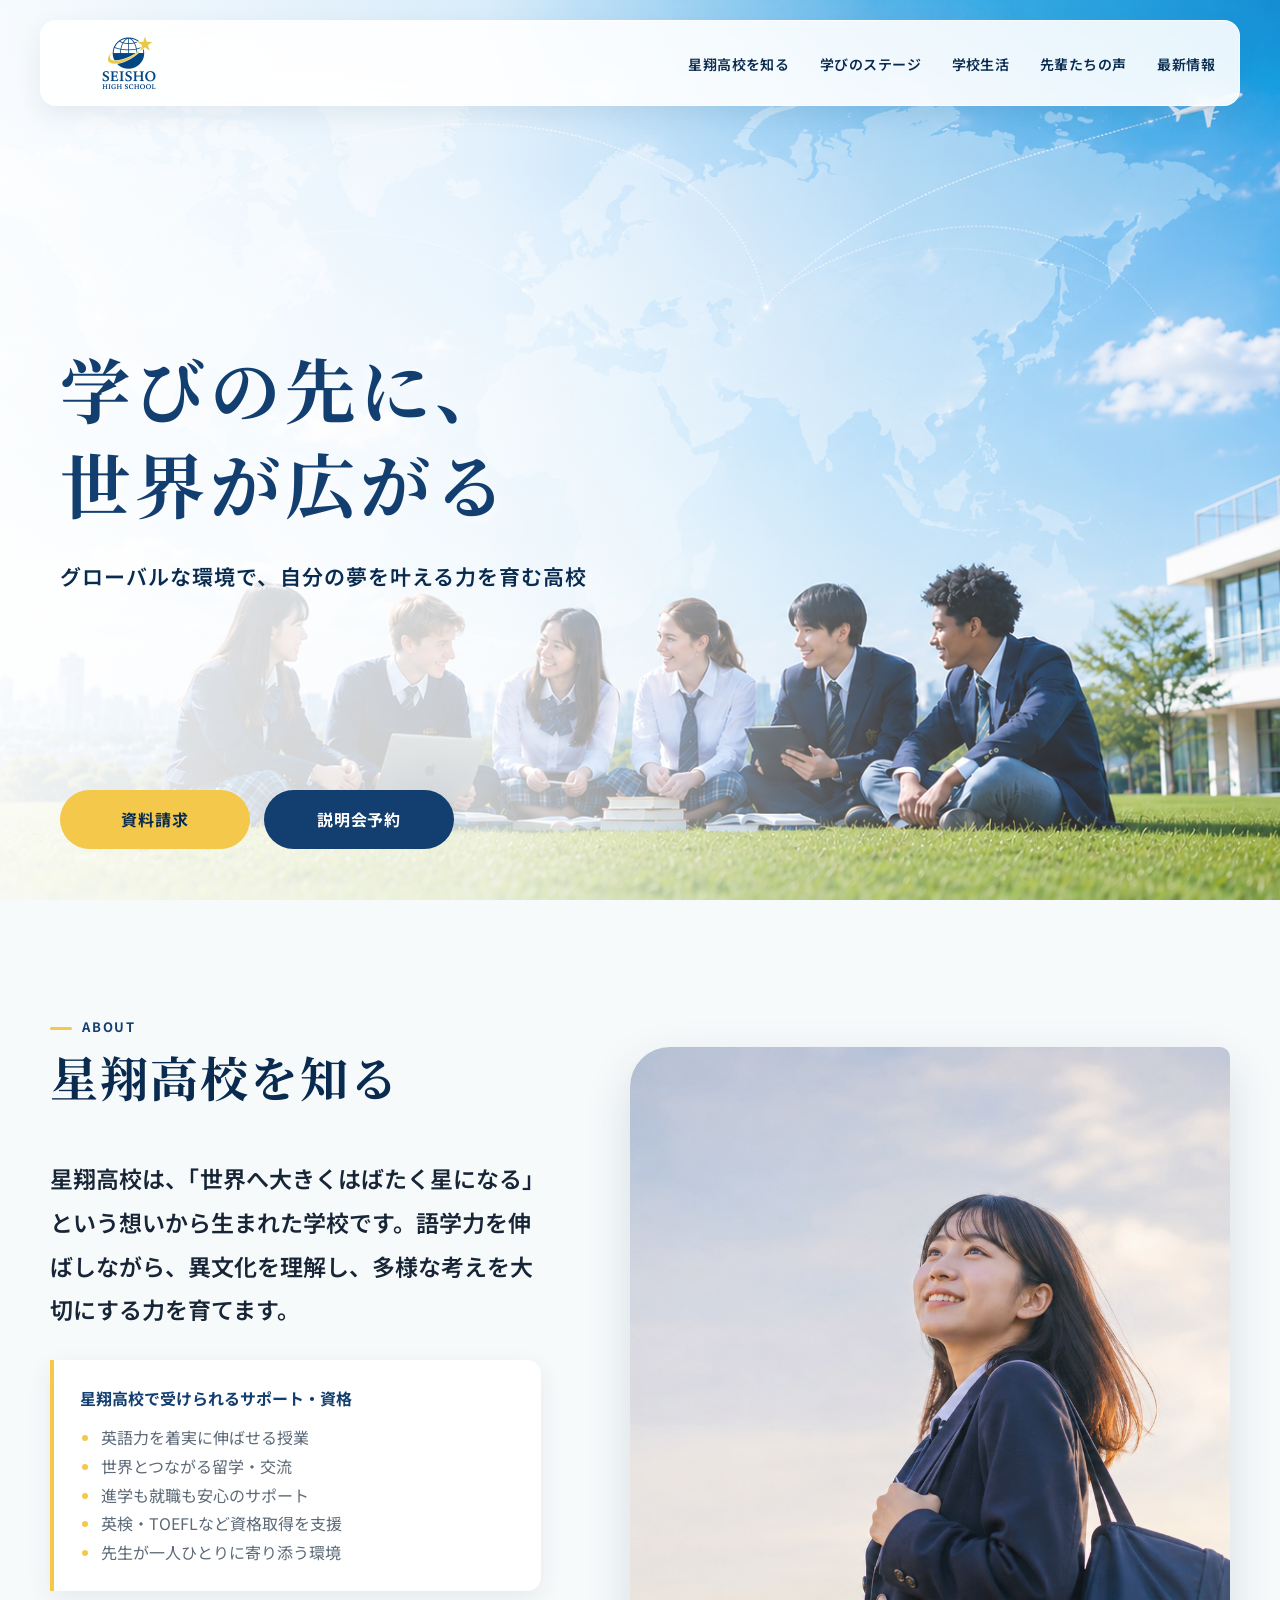
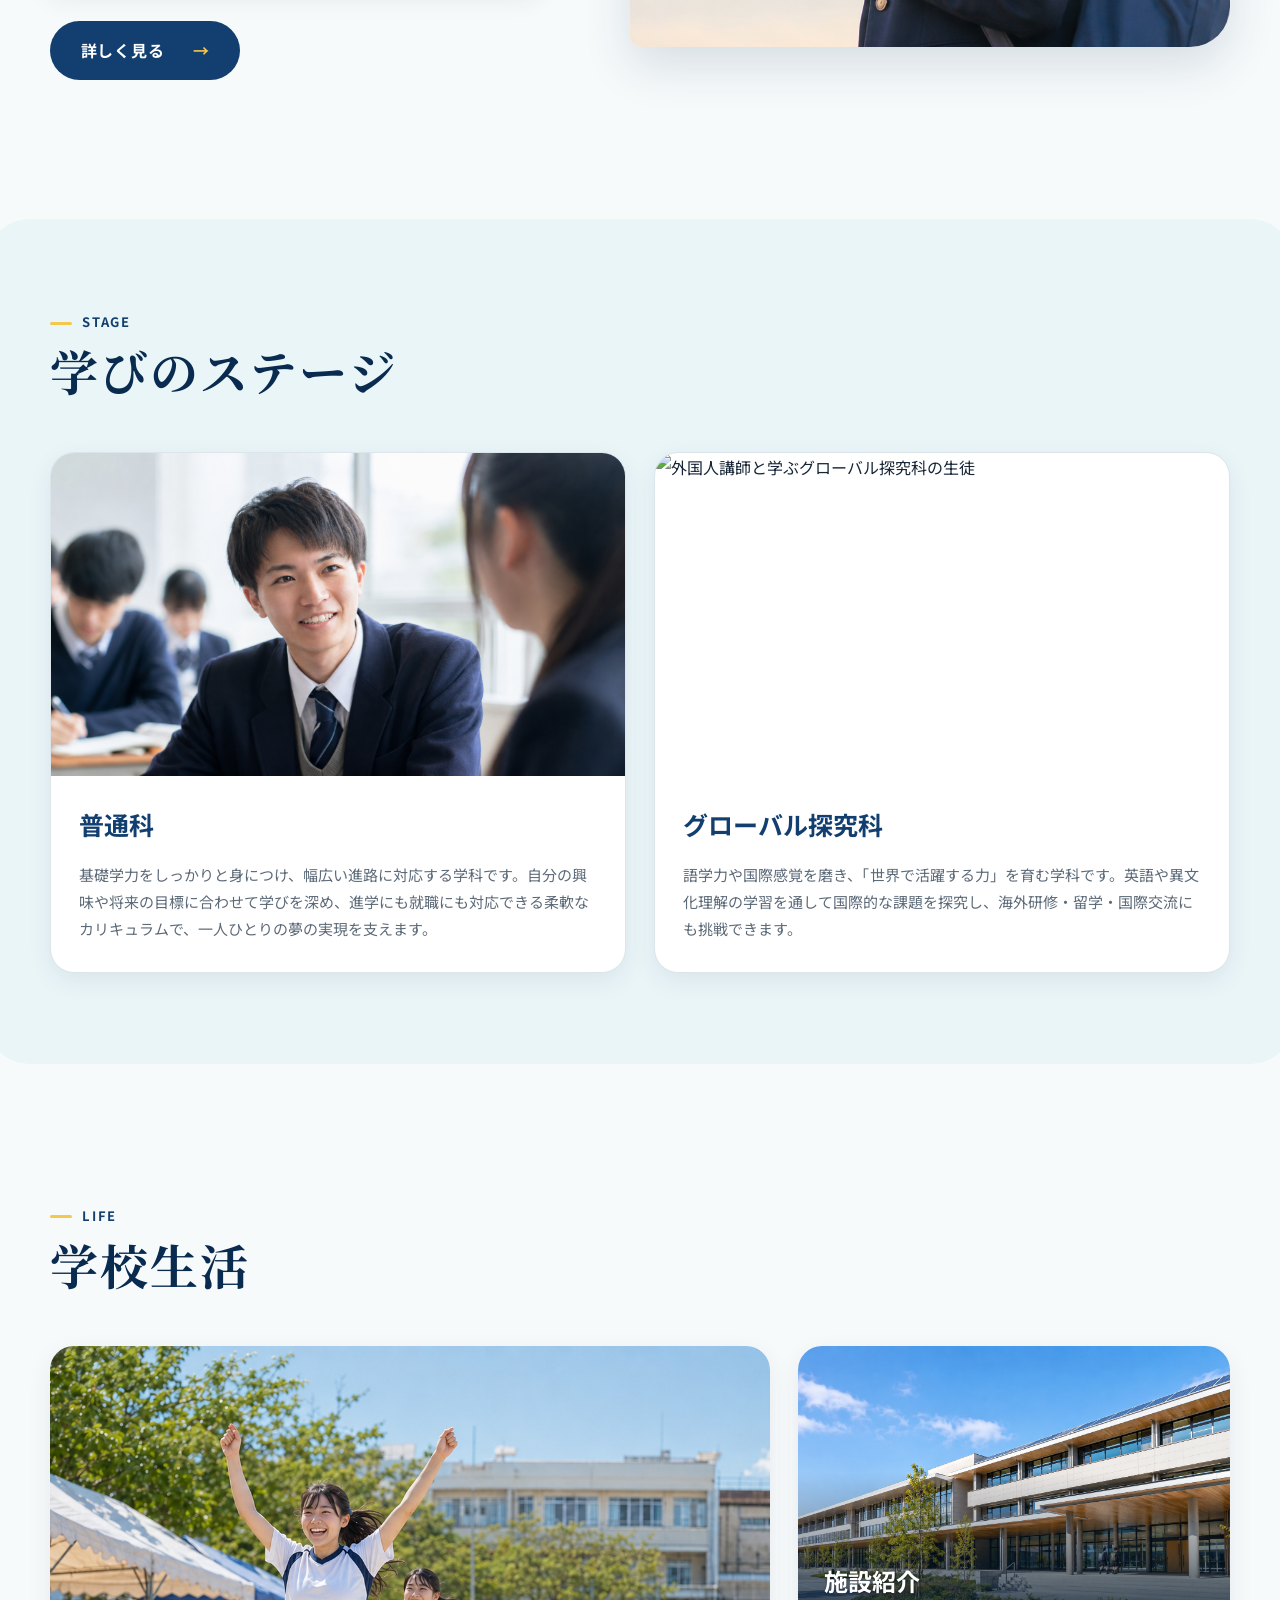
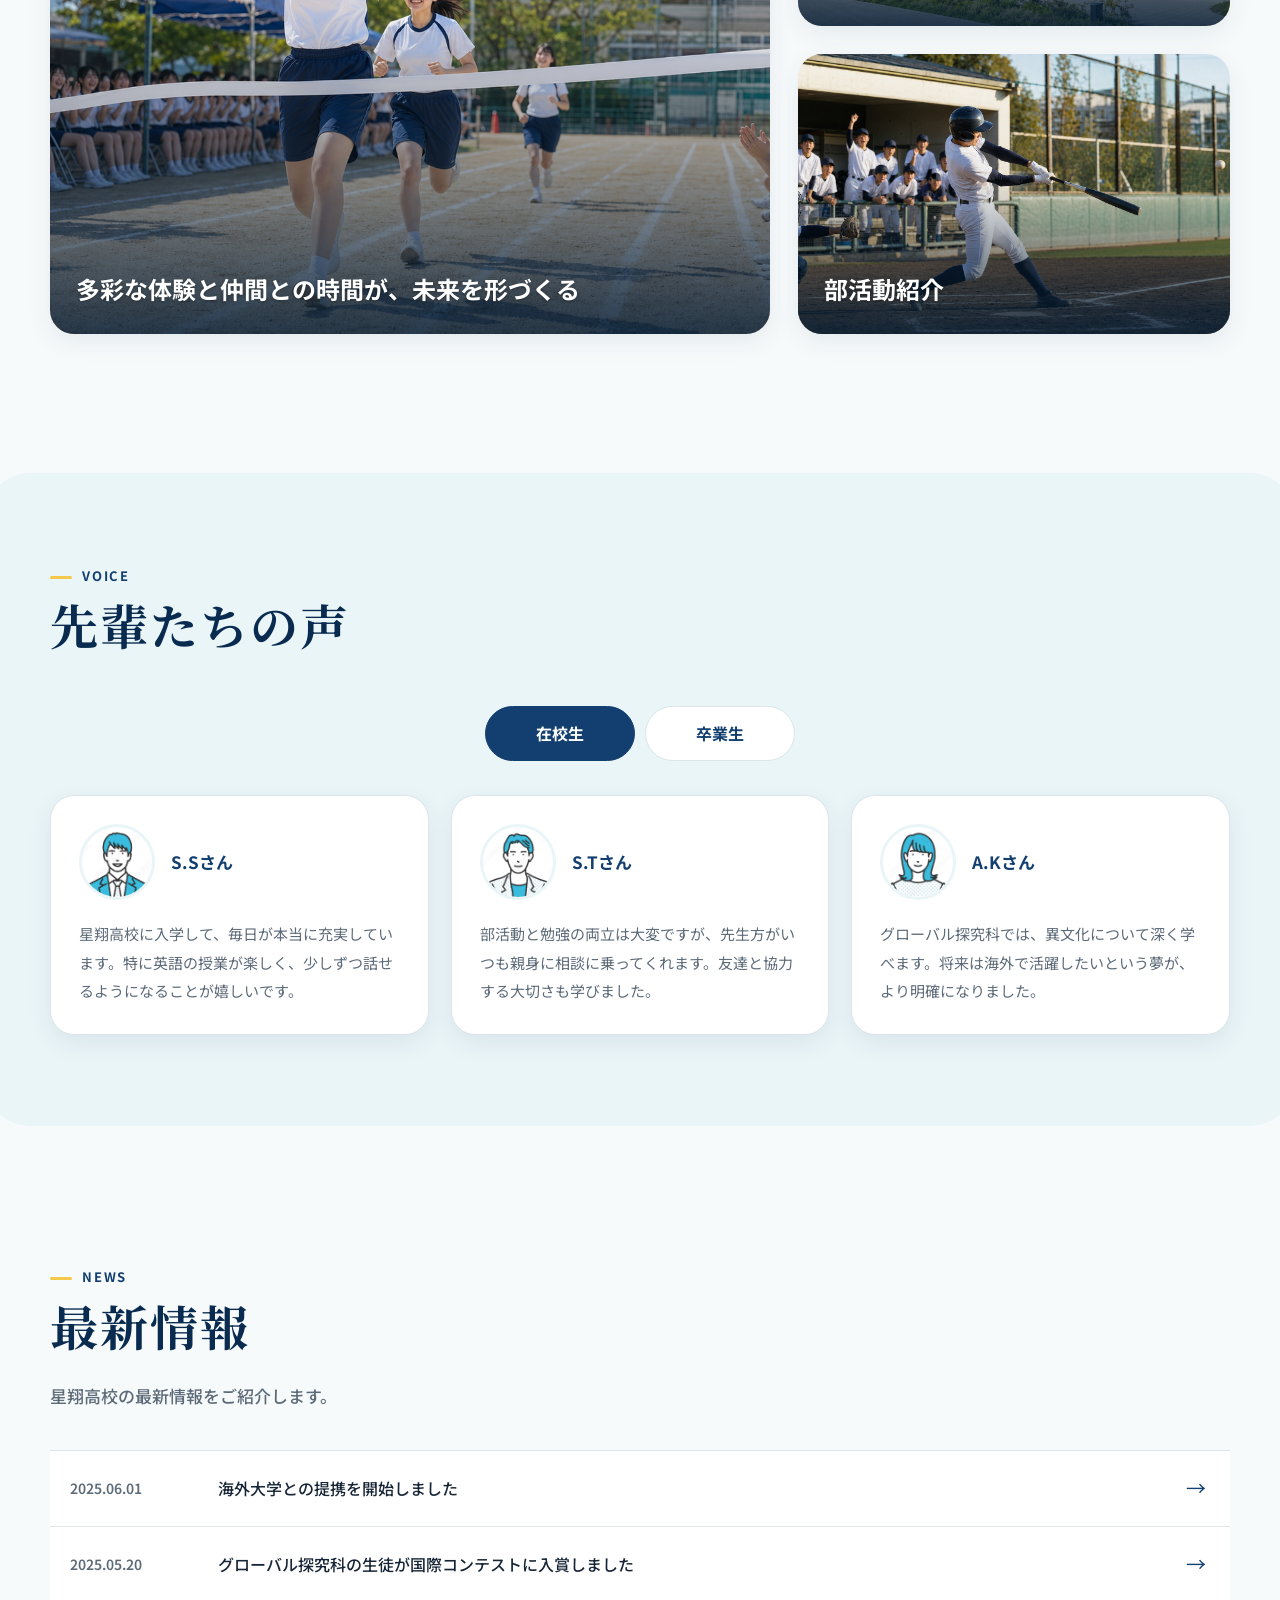
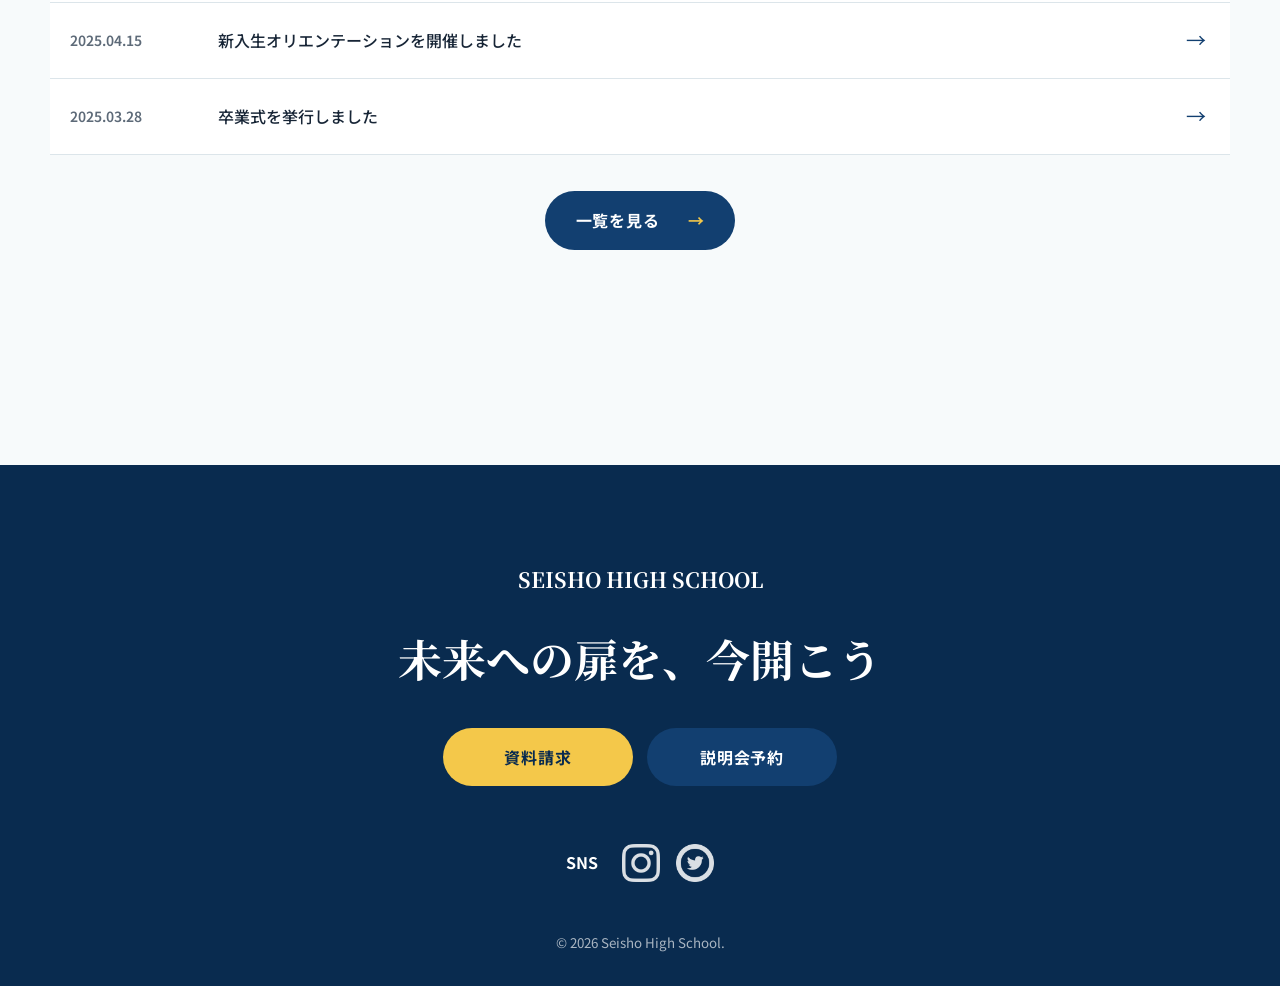
==== index.html @ e143a2f7 "学校サイトの初回コミット" ====
<!DOCTYPE html>
<html lang="ja">

<head>
    <meta charset="UTF-8">
    <meta name="viewport" content="width=device-width, initial-scale=1.0">
    <meta name="description" content="星翔高校は、語学力と異文化理解を育み、世界へ挑戦する生徒を応援する高校です。">
    <title>星翔高校｜学びの先に、世界が広がる</title>

    <link rel="preconnect" href="https://fonts.googleapis.com">
    <link rel="preconnect" href="https://fonts.gstatic.com" crossorigin>
    <link
        href="https://fonts.googleapis.com/css2?family=Noto+Sans+JP:wght@400;500;600;700&family=Noto+Serif+JP:wght@600;700&display=swap"
        rel="stylesheet">
    <link rel="stylesheet" href="style.css">
    <link rel="icon" href="favicon.ico" type="image/x-icon">
</head>

<body>
    <header class="site-header">
        <div class="header-inner">
            <a href="#top" class="title-logo" aria-label="星翔高校 トップへ">
                <img src="img/ChatGPT Image 2025年8月25日 23_35_01.png" alt="星翔高校">
            </a>

            <button class="hamburger" type="button" aria-label="メニューを開く" aria-controls="global-nav"
                aria-expanded="false">
                <span></span><span></span><span></span>
            </button>

            <nav id="global-nav" class="global-nav" aria-label="メインナビゲーション">
                <ul>
                    <li><a href="#about">星翔高校を知る</a></li>
                    <li><a href="#stage">学びのステージ</a></li>
                    <li><a href="#life">学校生活</a></li>
                    <li><a href="#voice">先輩たちの声</a></li>
                    <li><a href="#news">最新情報</a></li>
                </ul>
            </nav>
        </div>
    </header>

    <main>
        <section class="hero is-visible" id="top" aria-labelledby="home-title">
            <div class="site-title">
                <h1 id="home-title">学びの先に、<br><span>世界が広がる</span></h1>
                <p>グローバルな環境で、<span>自分の夢を叶える力を育む高校</span></p>
            </div>

            <div class="cta-buttons">
                <a href="#" class="btn btn-request">資料請求</a>
                <a href="#" class="btn btn-reserve">説明会予約</a>
            </div>
        </section>

        <section class="about" id="about">
            <div class="about-text">
                <div class="title">
                    <p class="subtitle">About</p>
                    <h2 class="section-title">星翔高校を知る</h2>
                </div>

                <div class="about-content">
                    <p>星翔高校は、「世界へ大きくはばたく星になる」という想いから生まれた学校です。語学力を伸ばしながら、異文化を理解し、多様な考えを大切にする力を育てます。</p>
                </div>

                <div class="support">
                    <p>星翔高校で受けられるサポート・資格</p>
                    <ul>
                        <li>英語力を着実に伸ばせる授業</li>
                        <li>世界とつながる留学・交流</li>
                        <li>進学も就職も安心のサポート</li>
                        <li>英検・TOEFLなど資格取得を支援</li>
                        <li>先生が一人ひとりに寄り添う環境</li>
                    </ul>
                </div>

                <div class="about-button">
                    <a href="about.html" class="btn btn-detail">詳しく見る</a>
                </div>
            </div>

            <div class="about-img">
                <img src="img/JK.png" alt="空を見上げる星翔高校の生徒" loading="lazy">
            </div>
        </section>

        <section class="stage" id="stage">
            <div class="title">
                <p class="subtitle">Stage</p>
                <h2 class="section-title">学びのステージ</h2>
            </div>

            <div class="stage-course">
                <div class="course">
                    <div class="course-media">
                        <img src="img/普通科.png" alt="教室で仲間と学ぶ普通科の生徒" loading="lazy">
                    </div>
                    <h3>普通科</h3>
                    <p>基礎学力をしっかりと身につけ、幅広い進路に対応する学科です。自分の興味や将来の目標に合わせて学びを深め、進学にも就職にも対応できる柔軟なカリキュラムで、一人ひとりの夢の実現を支えます。</p>
                </div>

                <div class="course">
                    <div class="course-media">
                        <img src="img/グローバル探求科.png" alt="外国人講師と学ぶグローバル探究科の生徒" loading="lazy">
                    </div>
                    <h3>グローバル探究科</h3>
                    <p>語学力や国際感覚を磨き、「世界で活躍する力」を育む学科です。英語や異文化理解の学習を通して国際的な課題を探究し、海外研修・留学・国際交流にも挑戦できます。</p>
                </div>
            </div>
        </section>

        <section class="life" id="life">
            <div class="title">
                <p class="subtitle">Life</p>
                <h2 class="section-title">学校生活</h2>
            </div>

            <div class="life-img">
                <a href="#" class="event">
                    <img src="img/運動会.png" alt="体育祭でゴールする星翔高校の生徒" loading="lazy">
                    <p>多彩な体験と仲間との時間が、未来を形づくる</p>
                </a>

                <div class="introduction">
                    <a href="#" class="facility">
                        <img src="img/施設.png" alt="星翔高校の最新校舎" loading="lazy">
                        <p>施設紹介</p>
                    </a>

                    <a href="#" class="club">
                        <img src="img/部活.png" alt="星翔高校野球部の活動" loading="lazy">
                        <p>部活動紹介</p>
                    </a>
                </div>
            </div>
        </section>

        <section class="voice" id="voice">
            <div class="title">
                <p class="subtitle">Voice</p>
                <h2 class="section-title">先輩たちの声</h2>
            </div>

            <div class="voice-tabs" role="tablist" aria-label="先輩たちの声">
                <button class="tab-button active" type="button" role="tab" data-target="current-students"
                    aria-controls="current-students" aria-selected="true">在校生</button>
                <button class="tab-button" type="button" role="tab" data-target="graduates" aria-controls="graduates"
                    aria-selected="false">卒業生</button>
            </div>

            <div class="voice-container">
                <div class="voice-category active" id="current-students" role="tabpanel">
                    <div class="voice-list">
                        <article class="voice-item">
                            <div class="student-info">
                                <img src="img/アイコン１.png" alt="在校生 S.Sさん" class="voice-icon" loading="lazy">
                                <p class="student-initial">S.Sさん</p>
                            </div>
                            <p class="student-comment">星翔高校に入学して、毎日が本当に充実しています。特に英語の授業が楽しく、少しずつ話せるようになることが嬉しいです。</p>
                        </article>

                        <article class="voice-item">
                            <div class="student-info">
                                <img src="img/アイコン２.png" alt="在校生 S.Tさん" class="voice-icon" loading="lazy">
                                <p class="student-initial">S.Tさん</p>
                            </div>
                            <p class="student-comment">部活動と勉強の両立は大変ですが、先生方がいつも親身に相談に乗ってくれます。友達と協力する大切さも学びました。</p>
                        </article>

                        <article class="voice-item">
                            <div class="student-info">
                                <img src="img/アイコン３.png" alt="在校生 A.Kさん" class="voice-icon" loading="lazy">
                                <p class="student-initial">A.Kさん</p>
                            </div>
                            <p class="student-comment">グローバル探究科では、異文化について深く学べます。将来は海外で活躍したいという夢が、より明確になりました。</p>
                        </article>
                    </div>
                </div>

                <div class="voice-category" id="graduates" role="tabpanel" hidden>
                    <div class="voice-list">
                        <article class="voice-item">
                            <div class="student-info">
                                <img src="img/アイコン２.png" alt="卒業生 T.Yさん" class="voice-icon" loading="lazy">
                                <p class="student-initial">T.Yさん（12期生）</p>
                            </div>
                            <p class="student-comment">星翔高校での3年間は、私の人生の基盤となりました。身につけた語学力は、大学進学後も大いに役立っています。</p>
                        </article>

                        <article class="voice-item">
                            <div class="student-info">
                                <img src="img/アイコン３.png" alt="卒業生 S.Kさん" class="voice-icon" loading="lazy">
                                <p class="student-initial">S.Kさん（10期生）</p>
                            </div>
                            <p class="student-comment">先生方の手厚いサポートのおかげで、希望する大学に合格できました。高校での経験は、卒業後も私の強みです。</p>
                        </article>

                        <article class="voice-item">
                            <div class="student-info">
                                <img src="img/アイコン１.png" alt="卒業生 R.Fさん" class="voice-icon" loading="lazy">
                                <p class="student-initial">R.Fさん（20期生）</p>
                            </div>
                            <p class="student-comment">留学制度を活用し、自分の世界を広げられました。星翔高校は、挑戦する生徒を全力で応援してくれる学校です。</p>
                        </article>
                    </div>
                </div>
            </div>
        </section>

        <section class="news" id="news">
            <div class="title">
                <p class="subtitle">News</p>
                <h2 class="section-title">最新情報</h2>
            </div>

            <p class="news-lead">星翔高校の最新情報をご紹介します。</p>

            <div class="news-items">
                <a href="#" class="news-list"><time
                        datetime="2025-06-01">2025.06.01</time><span>海外大学との提携を開始しました</span></a>
                <a href="#" class="news-list"><time
                        datetime="2025-05-20">2025.05.20</time><span>グローバル探究科の生徒が国際コンテストに入賞しました</span></a>
                <a href="#" class="news-list"><time
                        datetime="2025-04-15">2025.04.15</time><span>新入生オリエンテーションを開催しました</span></a>
                <a href="#" class="news-list"><time datetime="2025-03-28">2025.03.28</time><span>卒業式を挙行しました</span></a>
            </div>

            <div class="news-button">
                <a href="#" class="btn btn-detail">一覧を見る</a>
            </div>
        </section>
    </main>

    <footer>
        <p class="footer-logo">SEISHO HIGH SCHOOL</p>

        <div class="footer-title">
            <h2>未来への扉を、今開こう</h2>
        </div>

        <div class="cta-buttons">
            <a href="#" class="btn btn-request">資料請求</a>
            <a href="#" class="btn btn-reserve">説明会予約</a>
        </div>

        <div class="access">
            <p>SNS</p>
            <a href="https://www.instagram.com/" target="_blank" rel="noopener noreferrer"
                aria-label="Instagramを開く"><img src="img/instagram_1384063.png" alt=""></a>
            <a href="https://x.com/" target="_blank" rel="noopener noreferrer" aria-label="Xを開く"><img
                    src="img/twitterのフリーアイコン素材.png" alt=""></a>
        </div>

        <p class="copyright"><small>&copy; 2026 Seisho High School.</small></p>
    </footer>

    <script src="https://ajax.googleapis.com/ajax/libs/jquery/3.7.1/jquery.min.js"></script>
    <script src="js/main.js"></script>
</body>

</html>
---- style.css ----
@charset "UTF-8";

:root {
  --color-primary: #123f70;
  --color-primary-dark: #092b4f;
  --color-accent: #f4c84a;
  --color-sky: #eaf5f8;
  --color-bg: #f7fafb;
  --color-surface: #fff;
  --color-text: #172536;
  --color-muted: #5d6a78;
  --color-border: #dce5ea;
  --shadow-sm: 0 8px 24px rgba(15, 49, 79, .08);
  --shadow-md: 0 18px 48px rgba(15, 49, 79, .14);
  --radius-sm: 14px;
  --radius-md: 24px;
  --container: 1180px;
}

html {
  box-sizing: border-box;
  scroll-behavior: smooth;
  scroll-padding-top: 96px;
}

*, *::before, *::after { box-sizing: inherit; }

body {
  margin: 0;
  overflow-x: clip;
  color: var(--color-text);
  background: var(--color-bg);
  font-family: "Noto Sans JP", sans-serif;
  font-size: 16px;
  line-height: 1.8;
  -webkit-font-smoothing: antialiased;
}

body.no-scroll { overflow: hidden; }
a { color: inherit; text-decoration: none; }
button { font: inherit; }
img { display: block; width: 100%; height: auto; }

a:focus-visible,
button:focus-visible {
  outline: 3px solid var(--color-accent);
  outline-offset: 4px;
}

section {
  position: relative;
  width: min(100% - 40px, var(--container));
  margin: 0 auto;
  padding-block: clamp(72px, 9vw, 120px);
}

section.js-animate {
  opacity: 0;
  transform: translateY(24px);
  transition: opacity .7s ease, transform .7s ease;
}

section.js-animate.is-visible {
  opacity: 1;
  transform: none;
}

/* Header */
.site-header {
  position: absolute;
  top: 0;
  left: 0;
  z-index: 100;
  width: 100%;
}

.hero {
  width: 100%;
  min-height: 760px;
  min-height: 100svh;
  margin: 0;
  position: relative;
  display: grid;
  grid-template-rows: auto 1fr auto;
  align-items: center;
  padding-top: 0;
  padding-right: 0;
  padding-bottom: clamp(32px, 4vw, 56px);
  padding-left: 0;
  isolation: isolate;
  background: url("img/mainvisual.png") center 38% / cover no-repeat;
}

.hero::before {
  content: "";
  position: absolute;
  inset: 0;
  z-index: -1;
  background: linear-gradient(
    90deg,
    rgba(255, 255, 255, .93) 0%,
    rgba(255, 255, 255, .78) 38%,
    rgba(255, 255, 255, .25) 70%,
    rgba(255, 255, 255, .08) 100%
  );
}

.hero::after {
  content: "";
  height: 106px;
  grid-row: 1;
}

.site-title {
  grid-row: 2;
}

.hero > .cta-buttons {
  grid-row: 3;
}

.header-inner {
  width: min(100% - 80px, 1320px);
  margin: 20px auto 0;
  padding: 10px 24px;
  display: flex;
  align-items: center;
  justify-content: space-between;
  gap: 28px;
  background: rgba(255, 255, 255, .9);
  border: 1px solid rgba(255, 255, 255, .8);
  border-radius: 16px;
  box-shadow: var(--shadow-sm);
  -webkit-backdrop-filter: blur(14px);
  backdrop-filter: blur(14px);
  z-index: 100;
}

.title-logo {
  width: 130px;
  flex: 0 0 auto;
}

.title-logo img {
  max-height: 64px;
  object-fit: contain;
}

.global-nav ul {
  display: flex;
  align-items: center;
  gap: clamp(18px, 2.4vw, 34px);
  margin: 0;
  padding: 0;
  list-style: none;
}

.global-nav a {
  position: relative;
  padding-block: 9px;
  color: var(--color-primary-dark);
  font-size: 14px;
  font-weight: 600;
  letter-spacing: .03em;
}

.global-nav a::after {
  content: "";
  position: absolute;
  left: 0;
  right: 100%;
  bottom: 2px;
  height: 2px;
  background: var(--color-accent);
  transition: right .25s ease;
}

.global-nav a:hover::after { right: 0; }
.hamburger { display: none; }

.site-title,
.hero > .cta-buttons {
  width: min(100% - 120px, var(--container));
}

.site-title {
  margin: clamp(50px, 8vh, 90px) auto 32px;
  text-align: left;
}

.site-title h1 {
  max-width: 760px;
  margin: 0;
  color: var(--color-primary);
  font-family: "Noto Serif JP", serif;
  font-size: clamp(44px, 5.5vw, 76px);
  font-weight: 700;
  line-height: 1.35;
  letter-spacing: .07em;
  text-shadow: 0 2px 18px rgba(255, 255, 255, .7);
}

.site-title h1 span { color: var(--color-primary); }

.site-title p {
  margin: 28px 0 0;
  color: var(--color-primary-dark);
  font-size: clamp(16px, 1.8vw, 21px);
  font-weight: 600;
  letter-spacing: .05em;
}

.cta-buttons {
  margin: 0 auto;
  display: flex;
  gap: 14px;
}

.btn {
  min-width: 190px;
  min-height: 54px;
  padding: 14px 28px;
  display: inline-flex;
  align-items: center;
  justify-content: center;
  border: 1px solid transparent;
  border-radius: 999px;
  font-weight: 700;
  letter-spacing: .05em;
  cursor: pointer;
  transition: transform .25s ease, box-shadow .25s ease, background-color .25s ease;
}

.btn:hover {
  transform: translateY(-3px);
  box-shadow: var(--shadow-md);
}

.btn-request {
  color: var(--color-primary-dark);
  background: var(--color-accent);
}

.btn-reserve {
  color: #fff;
  background: var(--color-primary);
}

.btn-detail {
  min-height: 52px;
  color: #fff;
  background: var(--color-primary);
}

.btn-detail::after {
  content: "→";
  margin-left: 28px;
  color: var(--color-accent);
}

/* Section heading */
.title { margin-bottom: clamp(30px, 4vw, 48px); }

.subtitle {
  margin: 0 0 6px;
  color: var(--color-primary);
  font-size: 13px;
  font-weight: 700;
  letter-spacing: .14em;
  text-transform: uppercase;
}

.subtitle::before {
  content: "";
  display: inline-block;
  width: 22px;
  height: 3px;
  margin-right: 10px;
  vertical-align: middle;
  background: var(--color-accent);
  border-radius: 3px;
}

.section-title {
  margin: 0;
  color: var(--color-primary-dark);
  font-family: "Noto Serif JP", serif;
  font-size: clamp(32px, 4vw, 48px);
  line-height: 1.35;
  letter-spacing: .04em;
}

/* About */
.about {
  display: grid;
  grid-template-columns: minmax(0, .9fr) minmax(360px, 1.1fr);
  gap: clamp(50px, 7vw, 92px);
  align-items: center;
}

.about-text { min-width: 0; }

.about-content p {
  margin: 0 0 28px;
  font-size: clamp(18px, 2vw, 23px);
  font-weight: 600;
  line-height: 1.9;
}

.support {
  padding: 24px 26px;
  background: var(--color-surface);
  border-left: 4px solid var(--color-accent);
  border-radius: 0 var(--radius-sm) var(--radius-sm) 0;
  box-shadow: var(--shadow-sm);
}

.support > p {
  margin: 0 0 10px;
  color: var(--color-primary);
  font-weight: 700;
}

.support ul {
  margin: 0;
  padding-left: 1.3em;
  color: var(--color-muted);
}

.support li::marker { color: var(--color-accent); }
.about-button { margin-top: 30px; }
.about-img { min-height: 600px; }

.about-img img {
  height: 600px;
  object-fit: cover;
  object-position: 68% center;
  border-radius: 40px 10px 40px 10px;
  box-shadow: var(--shadow-md);
}

/* Stage */
.stage,
.voice { isolation: isolate; }

.stage::before,
.voice::before {
  content: "";
  position: absolute;
  inset: 24px -5vw;
  z-index: -1;
  background: var(--color-sky);
  border-radius: 44px;
}

.stage-course {
  display: grid;
  grid-template-columns: repeat(2, minmax(0, 1fr));
  gap: 28px;
}

.course {
  min-width: 0;
  overflow: hidden;
  background: var(--color-surface);
  border: 1px solid var(--color-border);
  border-radius: var(--radius-md);
  box-shadow: var(--shadow-sm);
  transition: transform .3s ease, box-shadow .3s ease;
}

.course:hover {
  transform: translateY(-6px);
  box-shadow: var(--shadow-md);
}

.course-media {
  width: 100%;
  height: auto;
  aspect-ratio: 16 / 9;
  overflow: hidden;
}

.course-media img {
  height: 100%;
  object-fit: cover;
  transition: transform .5s ease;
}

.course:hover .course-media img { transform: scale(1.04); }

.course h3 {
  margin: 26px 28px 14px;
  color: var(--color-primary);
  font-size: 25px;
}

.course p {
  margin: 0 28px 30px;
  color: var(--color-muted);
  font-size: 15px;
}

/* Life */
.life-img {
  display: grid;
  grid-template-columns: 1.25fr .75fr;
  gap: 28px;
}

.introduction {
  display: grid;
  gap: 28px;
}

.event,
.facility,
.club {
  position: relative;
  min-height: 280px;
  overflow: hidden;
  border-radius: var(--radius-md);
  box-shadow: var(--shadow-sm);
}

.event { min-height: 588px; }

.event img,
.facility img,
.club img {
  position: absolute;
  inset: 0;
  height: 100%;
  object-fit: cover;
  transition: transform .5s ease;
}

.event img { object-position: center; }
.facility img { object-position: center; }
.club img { object-position: 45% center; }

.event::after,
.facility::after,
.club::after {
  content: "";
  position: absolute;
  inset: 45% 0 0;
  background: linear-gradient(transparent, rgba(5, 29, 52, .85));
}

.event p,
.facility p,
.club p {
  position: absolute;
  left: 26px;
  right: 26px;
  bottom: 24px;
  z-index: 1;
  margin: 0;
  color: #fff;
  font-size: clamp(18px, 2vw, 24px);
  font-weight: 700;
  text-shadow: 0 1px 3px rgba(0, 0, 0, .3);
}

.event:hover img,
.facility:hover img,
.club:hover img { transform: scale(1.04); }

/* Voice */
.voice-tabs {
  display: flex;
  justify-content: center;
  gap: 10px;
  margin-bottom: 34px;
}

.tab-button {
  min-width: 150px;
  padding: 12px 26px;
  color: var(--color-primary);
  background: var(--color-surface);
  border: 1px solid var(--color-border);
  border-radius: 999px;
  font-weight: 700;
  cursor: pointer;
  transition: color .2s ease, background .2s ease, transform .2s ease;
}

.tab-button:hover { transform: translateY(-2px); }

.tab-button.active {
  color: #fff;
  background: var(--color-primary);
  border-color: var(--color-primary);
}

.voice-category { display: none; }
.voice-category.active { display: block; }
.voice-category[hidden] { display: none !important; }

.voice-list {
  display: grid;
  grid-template-columns: repeat(3, minmax(0, 1fr));
  gap: 22px;
}

.voice-item {
  padding: 28px;
  background: var(--color-surface);
  border: 1px solid var(--color-border);
  border-radius: var(--radius-md);
  box-shadow: var(--shadow-sm);
}

.student-info {
  display: flex;
  align-items: center;
  gap: 16px;
  margin-bottom: 20px;
}

.voice-icon {
  width: 76px;
  height: 76px;
  flex: 0 0 auto;
  object-fit: cover;
  border: 3px solid var(--color-sky);
  border-radius: 50%;
}

.student-initial {
  margin: 0;
  color: var(--color-primary);
  font-size: 17px;
  font-weight: 700;
}

.student-comment {
  margin: 0;
  color: var(--color-muted);
  font-size: 15px;
  line-height: 1.9;
}

/* News */
.news-lead {
  margin: -26px 0 38px;
  color: var(--color-muted);
  font-size: 17px;
  font-weight: 500;
}

.news-items { border-top: 1px solid var(--color-border); }

.news-list {
  min-height: 76px;
  padding: 20px 62px 20px 20px;
  display: grid;
  grid-template-columns: 120px 1fr;
  align-items: center;
  gap: 28px;
  position: relative;
  background: var(--color-surface);
  border-bottom: 1px solid var(--color-border);
  transition: color .2s ease, background .2s ease, padding-left .2s ease;
}

.news-list:hover {
  color: var(--color-primary);
  background: var(--color-sky);
  padding-left: 28px;
}

.news-list time {
  color: var(--color-muted);
  font-size: 14px;
  font-weight: 600;
}

.news-list span {
  color: var(--color-text);
  font-size: 16px;
  font-weight: 500;
}

.news-list::after {
  content: "→";
  position: absolute;
  right: 24px;
  top: 50%;
  color: var(--color-primary);
  font-size: 20px;
  transform: translateY(-50%);
}

.news-button {
  margin-top: 36px;
  text-align: center;
}

/* Footer */
footer {
  margin-top: clamp(50px, 8vw, 100px);
  padding: clamp(62px, 8vw, 96px) 24px 30px;
  display: flex;
  flex-direction: column;
  align-items: center;
  color: #fff;
  background: var(--color-primary-dark);
}

.footer-visual { width: min(340px, 70vw); }

.footer-visual img {
  max-height: 140px;
  object-fit: contain;
}

.footer-title h2 {
  margin: 20px 0 30px;
  font-family: "Noto Serif JP", serif;
  font-size: clamp(28px, 4vw, 44px);
  text-align: center;
}

footer .cta-buttons {
  width: auto;
  justify-content: center;
}

.access {
  margin-top: 46px;
  display: flex;
  align-items: center;
  gap: 16px;
}

.access p {
  margin-right: 8px;
  font-weight: 700;
}

.access img {
  width: 38px;
  height: 38px;
  object-fit: contain;
  filter: brightness(0) invert(1);
  opacity: .85;
}

.copyright {
  margin: 34px 0 0;
  color: rgba(255, 255, 255, .65);
}

.footer-logo {
  margin: 0;
  color: #fff;
  font-family: "Noto Serif JP", serif;
  font-size: 21px;
  font-weight: 700;
}

@media (max-width: 900px) {
  .hero { min-height: 720px; }

  .hero::after {
    display: none;
  }

  .site-title {
    grid-row: 1;
  }

  .hero > .cta-buttons {
    grid-row: 2;
  }

  .hero::before {
    background: linear-gradient(rgba(255, 255, 255, .78), rgba(255, 255, 255, .52));
  }

  .site-header {
    position: fixed;
  }

  .header-inner {
    width: auto;
    margin: 12px 20px 0;
    padding: 10px 14px;
    -webkit-backdrop-filter: none;
    backdrop-filter: none;
  }

  .hamburger {
    position: relative;
    display: block;
    width: 44px;
    height: 44px;
    padding: 0;
    border: 0;
    border-radius: 50%;
    background: var(--color-primary);
    cursor: pointer;
    z-index: 102;
  }

  .hamburger span {
    position: absolute;
    left: 11px;
    width: 22px;
    height: 2px;
    background: #fff;
    transition: transform .25s ease, opacity .25s ease, top .25s ease;
  }

  .hamburger span:nth-child(1) { top: 14px; }
  .hamburger span:nth-child(2) { top: 21px; }
  .hamburger span:nth-child(3) { top: 28px; }
  .hamburger.is-active span:nth-child(1) { top: 21px; transform: rotate(45deg); }
  .hamburger.is-active span:nth-child(2) { opacity: 0; }
  .hamburger.is-active span:nth-child(3) { top: 21px; transform: rotate(-45deg); }

  #global-nav {
    position: fixed;
    inset: 0;
    z-index: 101;
    width: 100%;
    height: 100dvh;
    min-height: 100vh;
    padding: clamp(110px, 16vh, 160px) 24px 40px;
    display: flex;
    flex-direction: column;
    align-items: center;
    justify-content: flex-start;
    overflow-y: auto;
    overscroll-behavior: contain;
    background:
      linear-gradient(180deg, rgba(18, 63, 112, .99), rgba(9, 43, 79, 1));
    visibility: hidden;
    opacity: 0;
    pointer-events: none;
    transition: opacity .25s ease, visibility .25s ease;
  }

  #global-nav.nav-open {
    visibility: visible;
    opacity: 1;
    pointer-events: auto;
  }

  #global-nav ul {
    width: min(100%, 420px);
    flex-direction: column;
    gap: 4px;
  }

  #global-nav a {
    min-height: 52px;
    display: flex;
    align-items: center;
    justify-content: center;
    color: #fff;
    font-size: 20px;
  }
  .site-title { margin-top: 140px; text-align: center; }
  .site-title h1 { margin-inline: auto; }
  .hero > .cta-buttons { justify-content: center; }
  .about { grid-template-columns: 1fr; }
  .about-img { min-height: 440px; }
  .about-img img { height: 440px; }
  .stage-course, .voice-list { grid-template-columns: 1fr; }
  .life-img { grid-template-columns: 1fr; }
  .event { min-height: 430px; }
  .introduction { grid-template-columns: repeat(2, minmax(0, 1fr)); }
  .facility, .club { min-height: 280px; }

  .voice-item {
    display: grid;
    grid-template-columns: 160px 1fr;
    align-items: center;
    gap: 20px;
  }

  .student-info {
    flex-direction: column;
    margin: 0;
  }

  .voice-icon { width: 120px; height: 120px; }
}

@media (max-width: 560px) {
  section {
    width: min(100% - 32px, var(--container));
    padding-block: 64px;
  }

  .hero {
    width: 100%;
    min-height: 680px;
    margin: 0;
    padding: 0 0 32px;
  }

  .title-logo { width: 92px; }

  .site-title,
  .hero > .cta-buttons { width: calc(100% - 32px); }

  .site-title h1 {
    font-size: clamp(34px, 11vw, 48px);
    letter-spacing: .03em;
  }

  .site-title p span { display: block; }

  .hero > .cta-buttons {
    display: grid;
    grid-template-columns: repeat(2, minmax(0, 1fr));
    gap: 10px;
  }

  .btn {
    min-width: 0;
    min-height: 52px;
    padding: 12px 16px;
    font-size: 14px;
  }

  .about-img,
  .about-img img {
    min-height: 360px;
    height: 360px;
  }

  .support { padding: 20px; }
  .course h3 { margin: 20px 20px 12px; font-size: 22px; }
  .course p { margin: 0 20px 24px; }
  .event { min-height: 360px; }
  .introduction { grid-template-columns: 1fr; }
  .facility, .club { min-height: 230px; }
  .voice-tabs { display: grid; grid-template-columns: 1fr 1fr; }
  .tab-button { min-width: 0; }
  .voice-item { display: block; padding: 22px; }
  .student-info { flex-direction: row; margin-bottom: 18px; }
  .voice-icon { width: 68px; height: 68px; }

  .news-list {
    padding-right: 46px;
    grid-template-columns: 1fr;
    gap: 4px;
  }

  .news-list::after { right: 16px; }

  footer .cta-buttons {
    width: 100%;
    display: grid;
    grid-template-columns: 1fr 1fr;
    gap: 10px;
  }
}

@media (prefers-reduced-motion: reduce) {
  html { scroll-behavior: auto; }
  *, *::before, *::after {
    scroll-behavior: auto !important;
    transition-duration: .01ms !important;
    animation-duration: .01ms !important;
  }
  section.js-animate { opacity: 1; transform: none; }
}
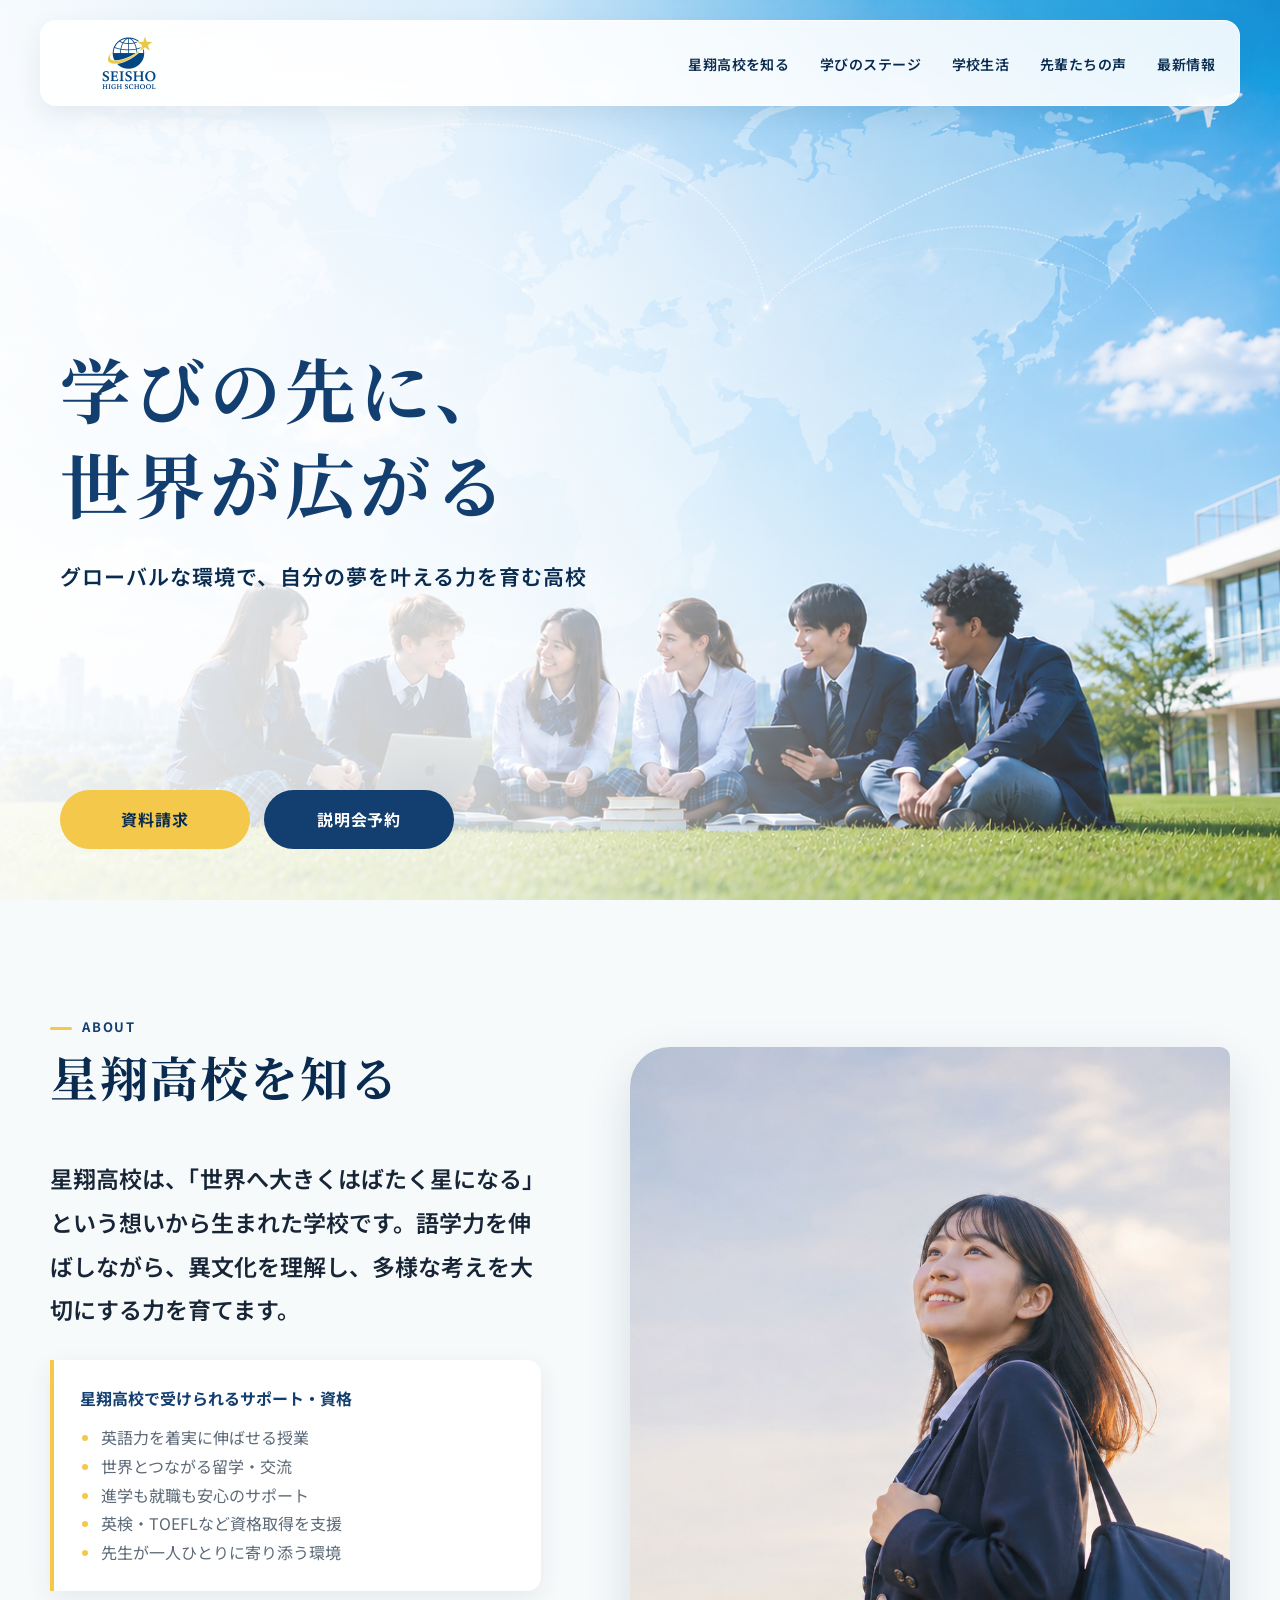
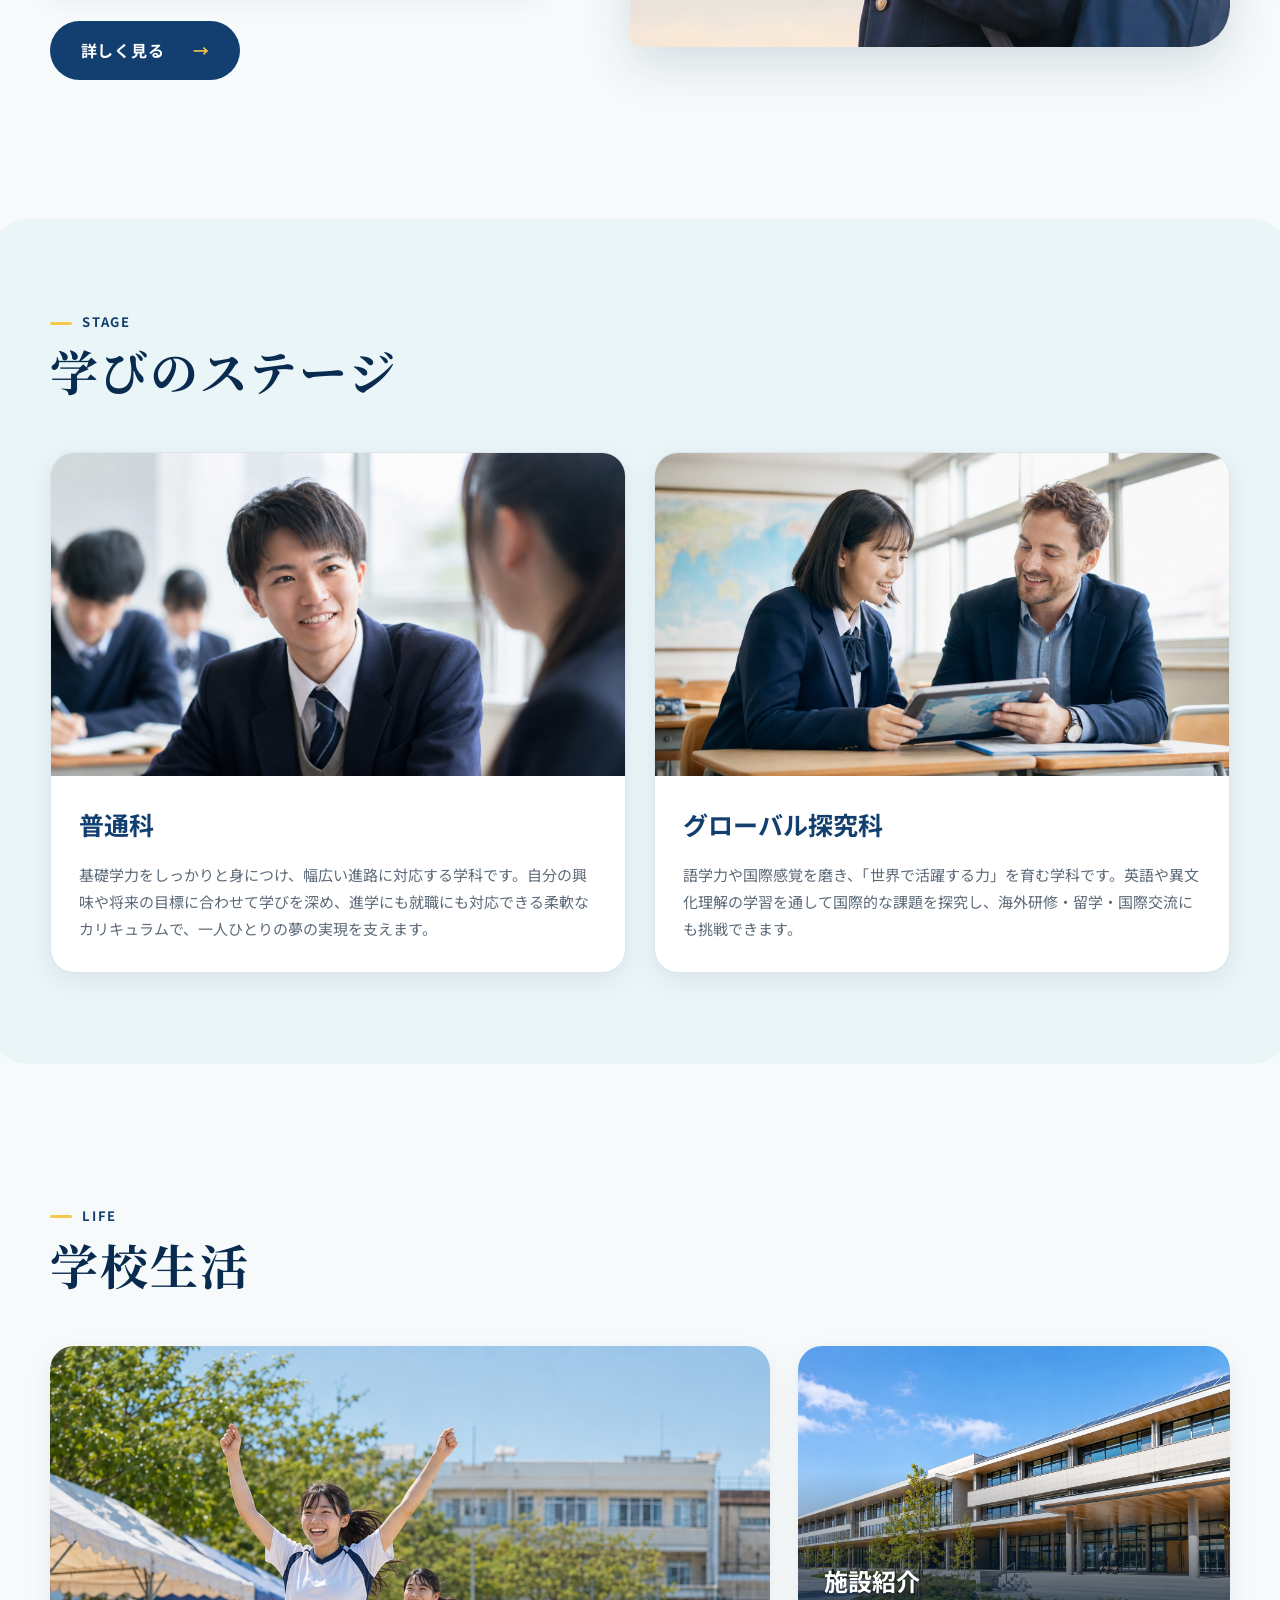
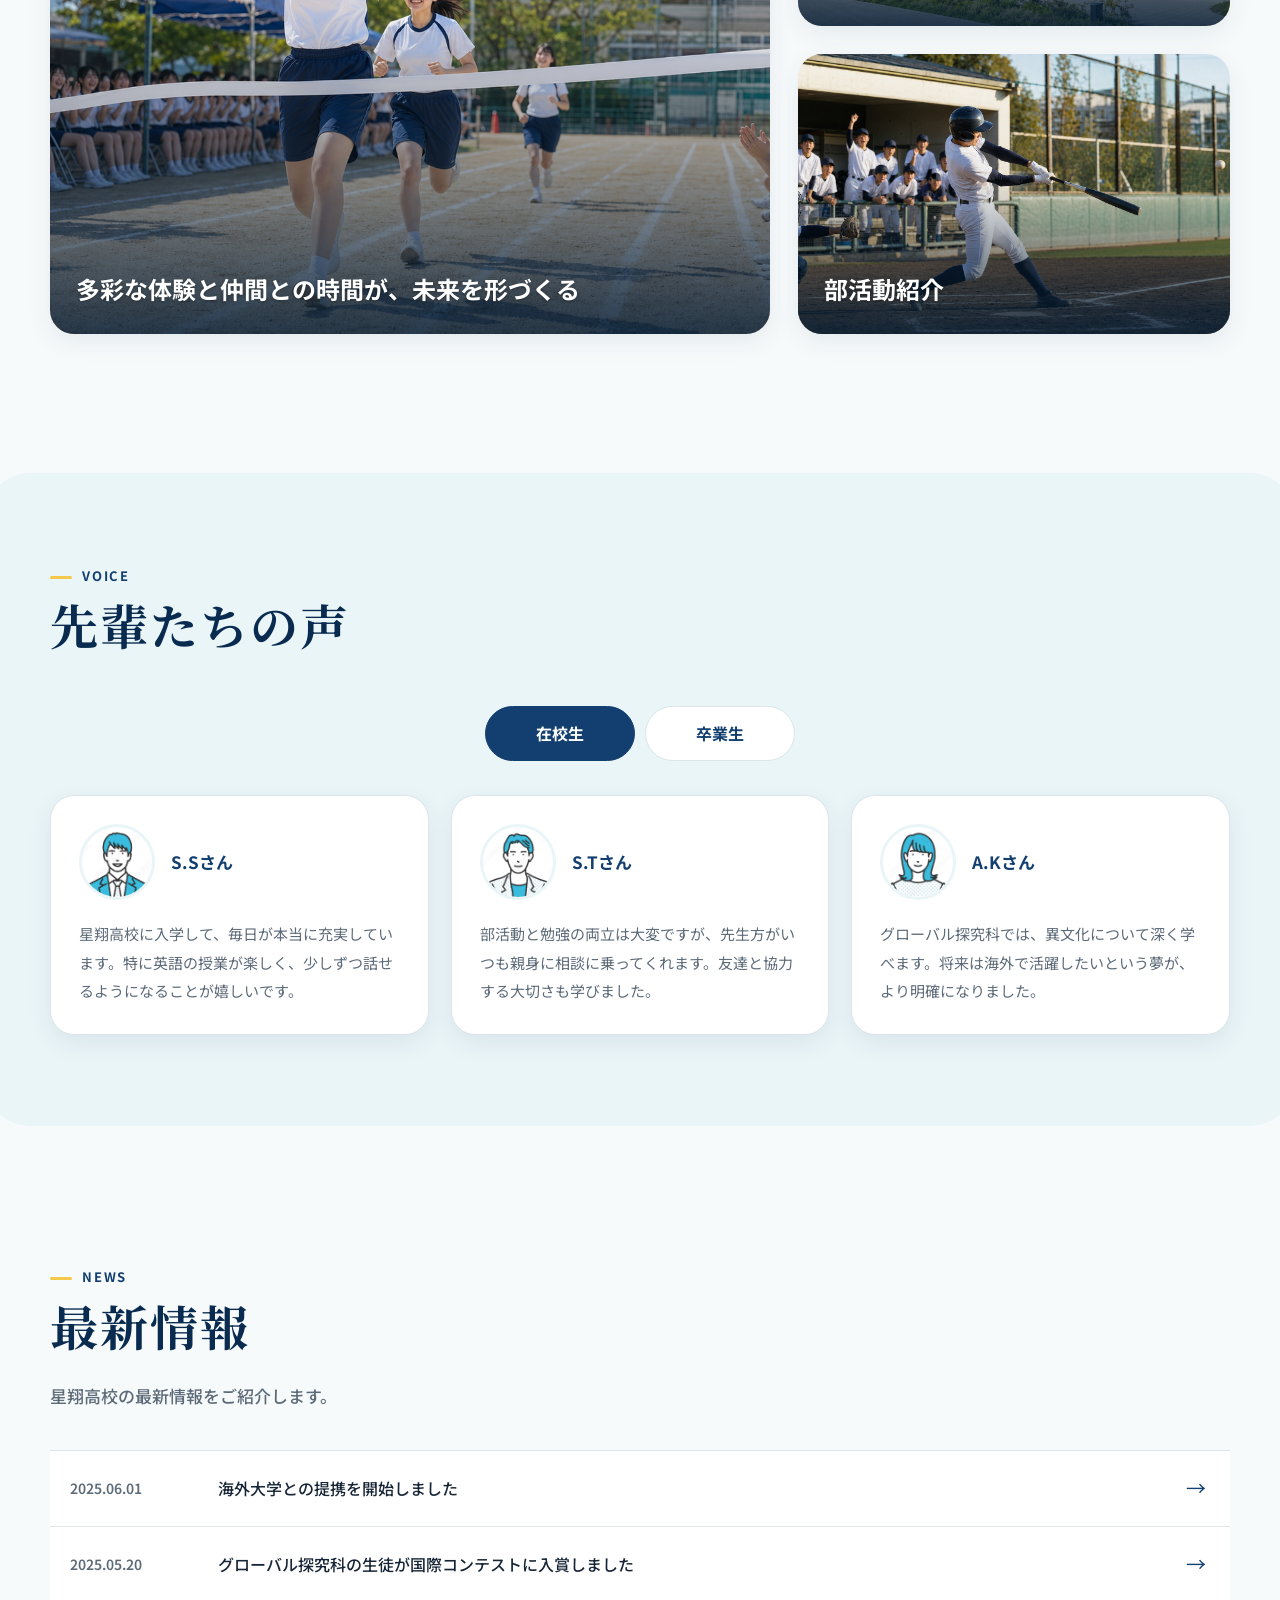
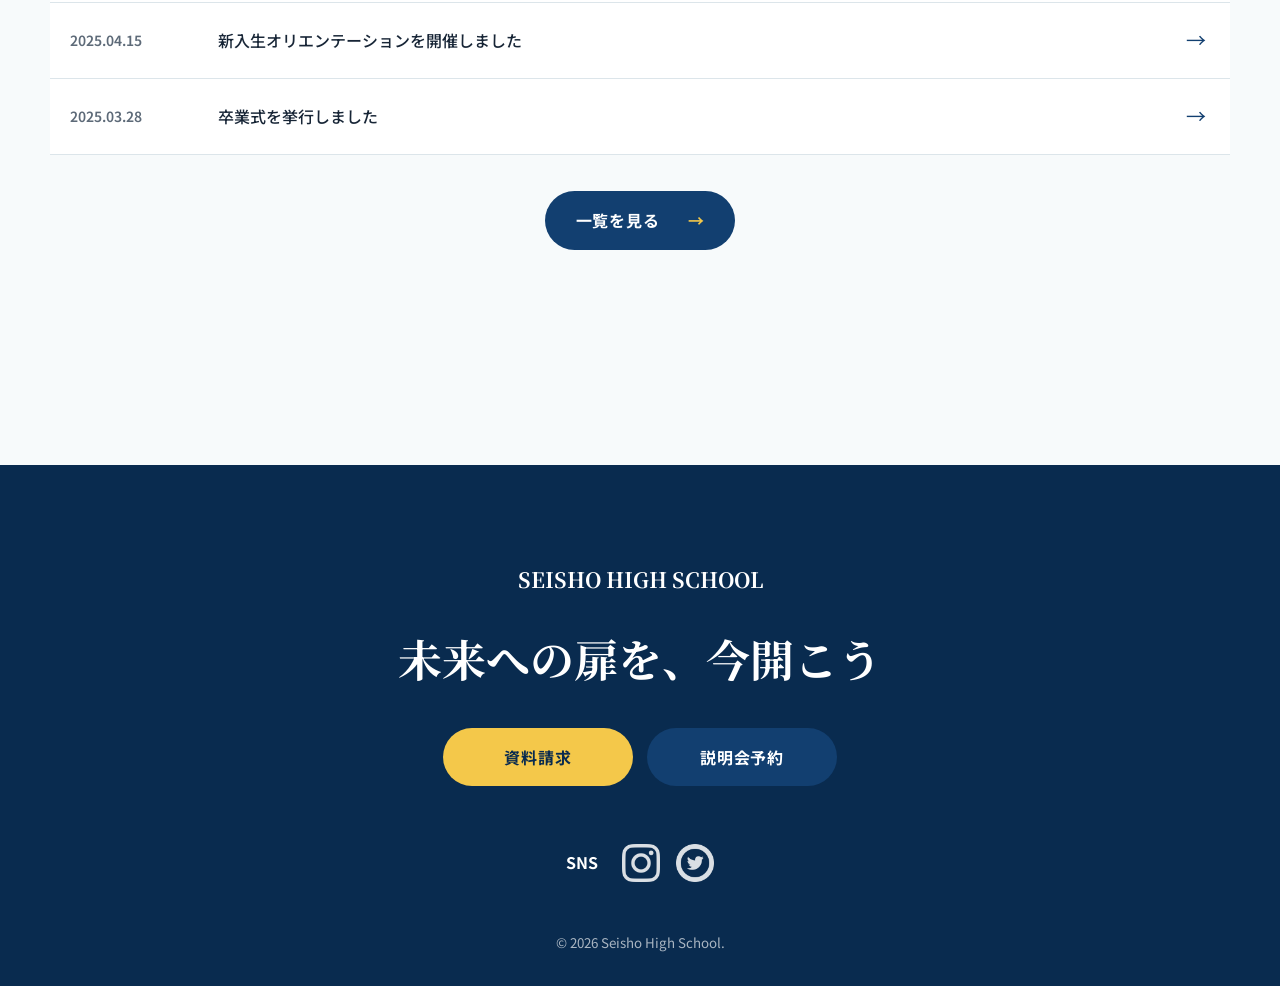
==== commit 1ee71a46: "グローバル探究科の画像パスを修正" ====
--- a/index.html
+++ b/index.html
@@ -102,7 +102,7 @@
 
                 <div class="course">
                     <div class="course-media">
-                        <img src="img/グローバル探求科.png" alt="外国人講師と学ぶグローバル探究科の生徒" loading="lazy">
+                        <img src="img/global-course.png" alt="外国人講師と学ぶグローバル探究科の生徒" loading="lazy">
                     </div>
                     <h3>グローバル探究科</h3>
                     <p>語学力や国際感覚を磨き、「世界で活躍する力」を育む学科です。英語や異文化理解の学習を通して国際的な課題を探究し、海外研修・留学・国際交流にも挑戦できます。</p>
